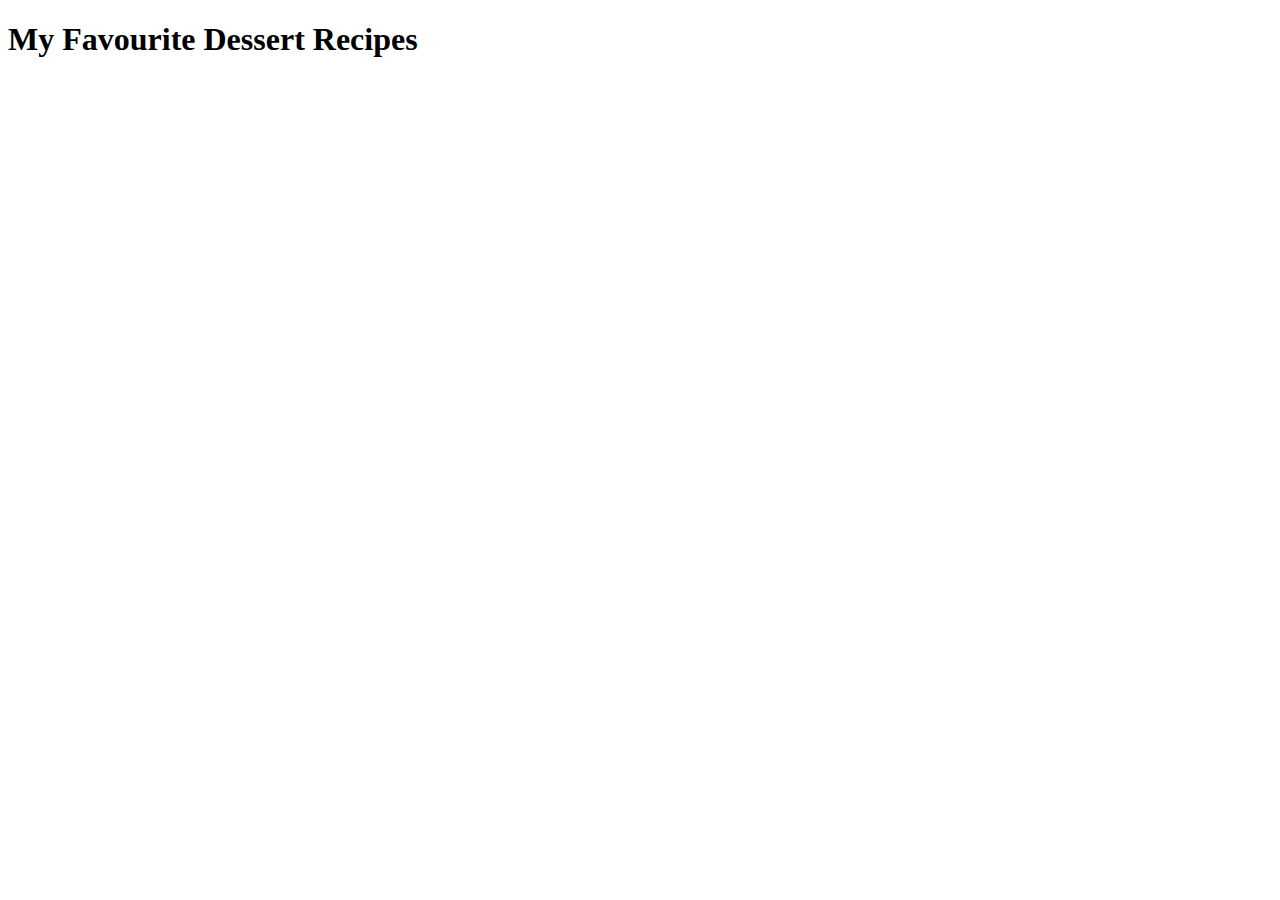
==== index.html @ 5075f1d5 "Added html files and assets" ====
<!DOCTYPE html>
<html lang="en">
  <head>
    <meta charset="UTF-8" />
    <meta name="viewport" content="width=device-width, initial-scale=1.0" />
    <title>Dessert Recipes</title>
  </head>
  <body>
    <div>
      <h1>My Favourite Dessert Recipes</h1>
    </div>
  </body>
</html>
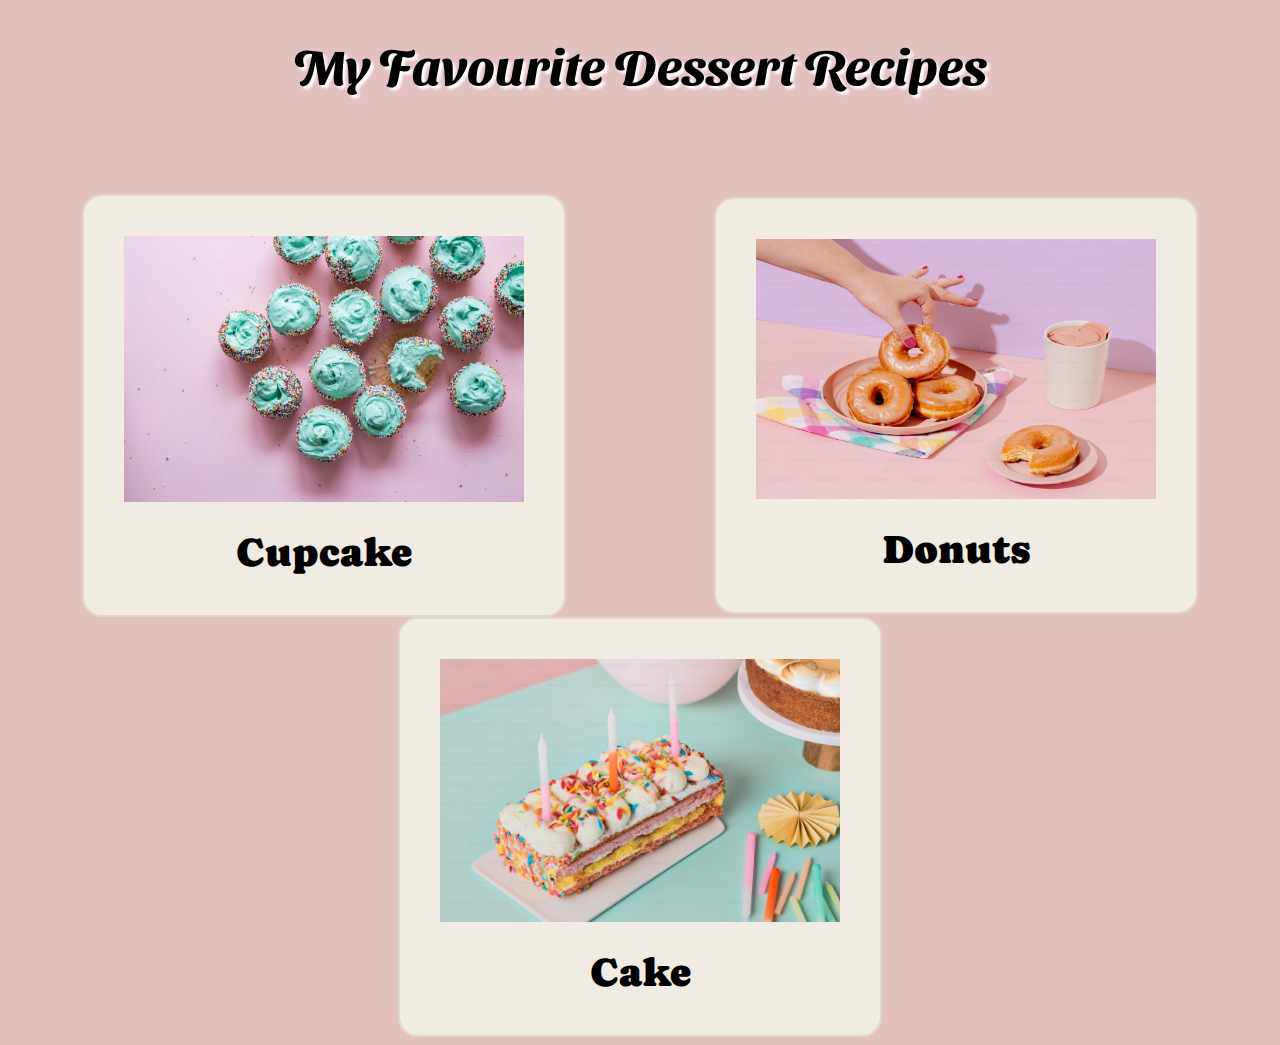
==== commit 8ba615fe: "Added basic syle and structure to home page" ====
--- a/index.html
+++ b/index.html
@@ -3,11 +3,38 @@
   <head>
     <meta charset="UTF-8" />
     <meta name="viewport" content="width=device-width, initial-scale=1.0" />
+    <link rel="stylesheet" href="style.css" />
+    <link rel="preconnect" href="https://fonts.googleapis.com" />
+    <link rel="preconnect" href="https://fonts.gstatic.com" crossorigin />
+    <link
+      href="https://fonts.googleapis.com/css2?family=Caprasimo&family=Kurale&family=Sansita+Swashed:wght@300..900&display=swap"
+      rel="stylesheet"
+    />
     <title>Dessert Recipes</title>
   </head>
   <body>
     <div>
-      <h1>My Favourite Dessert Recipes</h1>
+      <h1 class="title">My Favourite Dessert Recipes</h1>
+    </div>
+
+    <div class="recipe-container">
+      <div class="cupcake">
+        <img class="image" src="assets/cupcake.jpeg" alt="cupcake" />
+        <a href="recipes/cupcake.html">Cupcake</a>
+      </div>
+      <div class="donuts">
+        <img
+          class="image"
+          id="donut-image"
+          src="assets/donuts.jpeg"
+          alt="cupcake"
+        />
+        <a href="recipes/donuts.html">Donuts</a>
+      </div>
+      <div class="cake">
+        <img class="image" src="assets/cake.jpeg" alt="cupcake" />
+        <a href="recipes/cake.html">Cake</a>
+      </div>
     </div>
   </body>
 </html>
--- a/style.css
+++ b/style.css
@@ -0,0 +1,47 @@
+* {
+  background-color: #e4c1c1;
+}
+.title {
+  font-family: Sansita Swashed;
+  font-size: 50px;
+  text-align: center;
+  color: rgb(0, 0, 0);
+  text-shadow: 3px 3px 3px rgb(255, 255, 255);
+}
+.recipe-container {
+  display: flex;
+  justify-content: space-around;
+  align-items: center;
+  flex-wrap: wrap;
+  margin-top: 100px;
+}
+.cake,
+.cupcake,
+.donuts {
+  display: flex;
+  flex-direction: column;
+  justify-content: space-between;
+  align-items: center;
+  border: solid rgb(223, 218, 197) 2px;
+  border-radius: 20px;
+  background-color: rgb(240, 235, 227);
+  padding: 40px;
+}
+#donut-image {
+  width: 400px;
+  height: 260px;
+}
+
+.image {
+  width: 400px;
+  height: auto;
+}
+a {
+  font-size: 40px;
+  font-family: Caprasimo;
+  background-color: rgb(240, 235, 227);
+  text-decoration: none;
+  color: black;
+  font-weight: 10;
+  padding-top: 27px;
+}
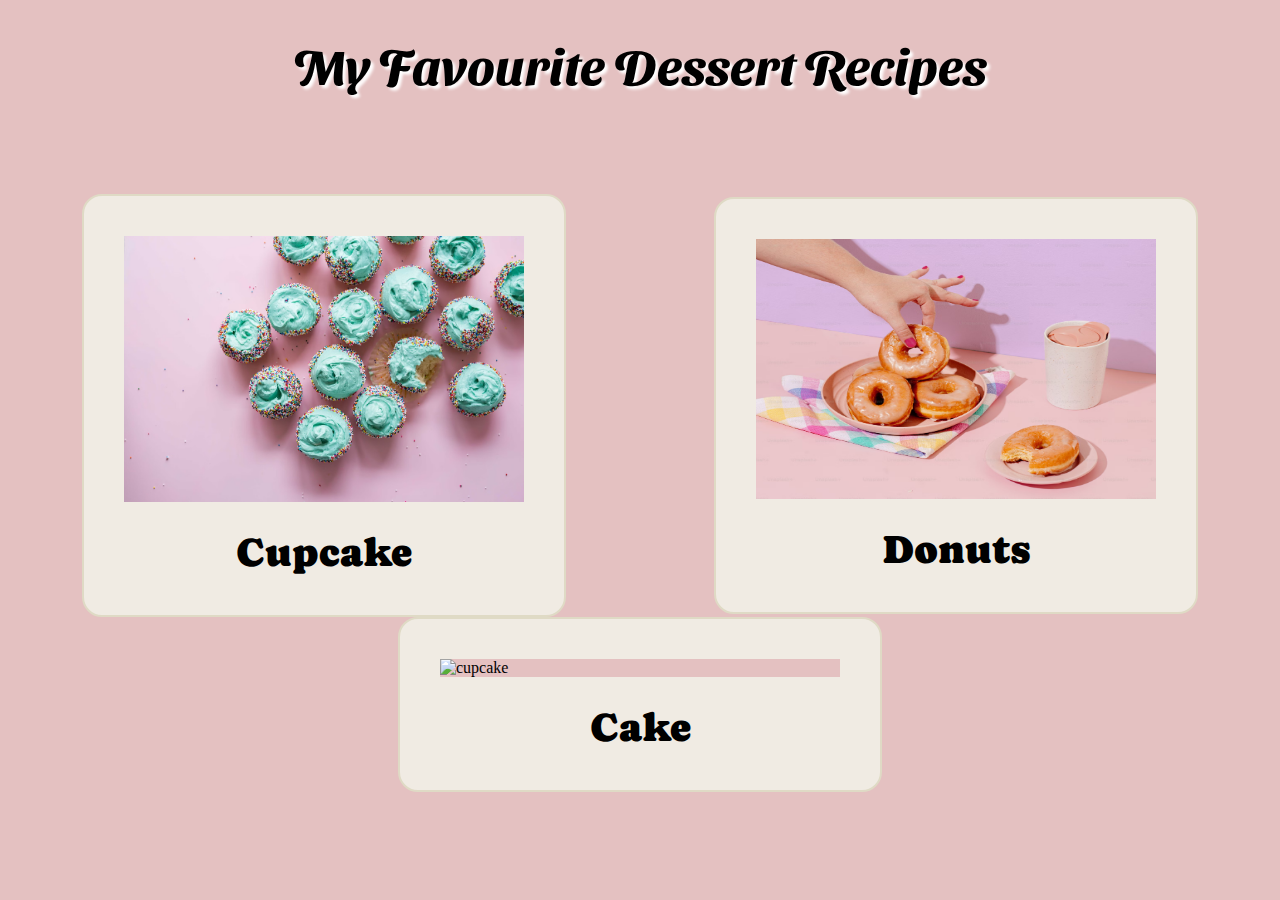
==== commit d2dfd105: "added html to the 3 links" ====
--- a/index.html
+++ b/index.html
@@ -32,7 +32,7 @@
         <a href="recipes/donuts.html">Donuts</a>
       </div>
       <div class="cake">
-        <img class="image" src="assets/cake.jpeg" alt="cupcake" />
+        <img class="image" src="assets/birthday-cake.jpeg" alt="cupcake" />
         <a href="recipes/cake.html">Cake</a>
       </div>
     </div>
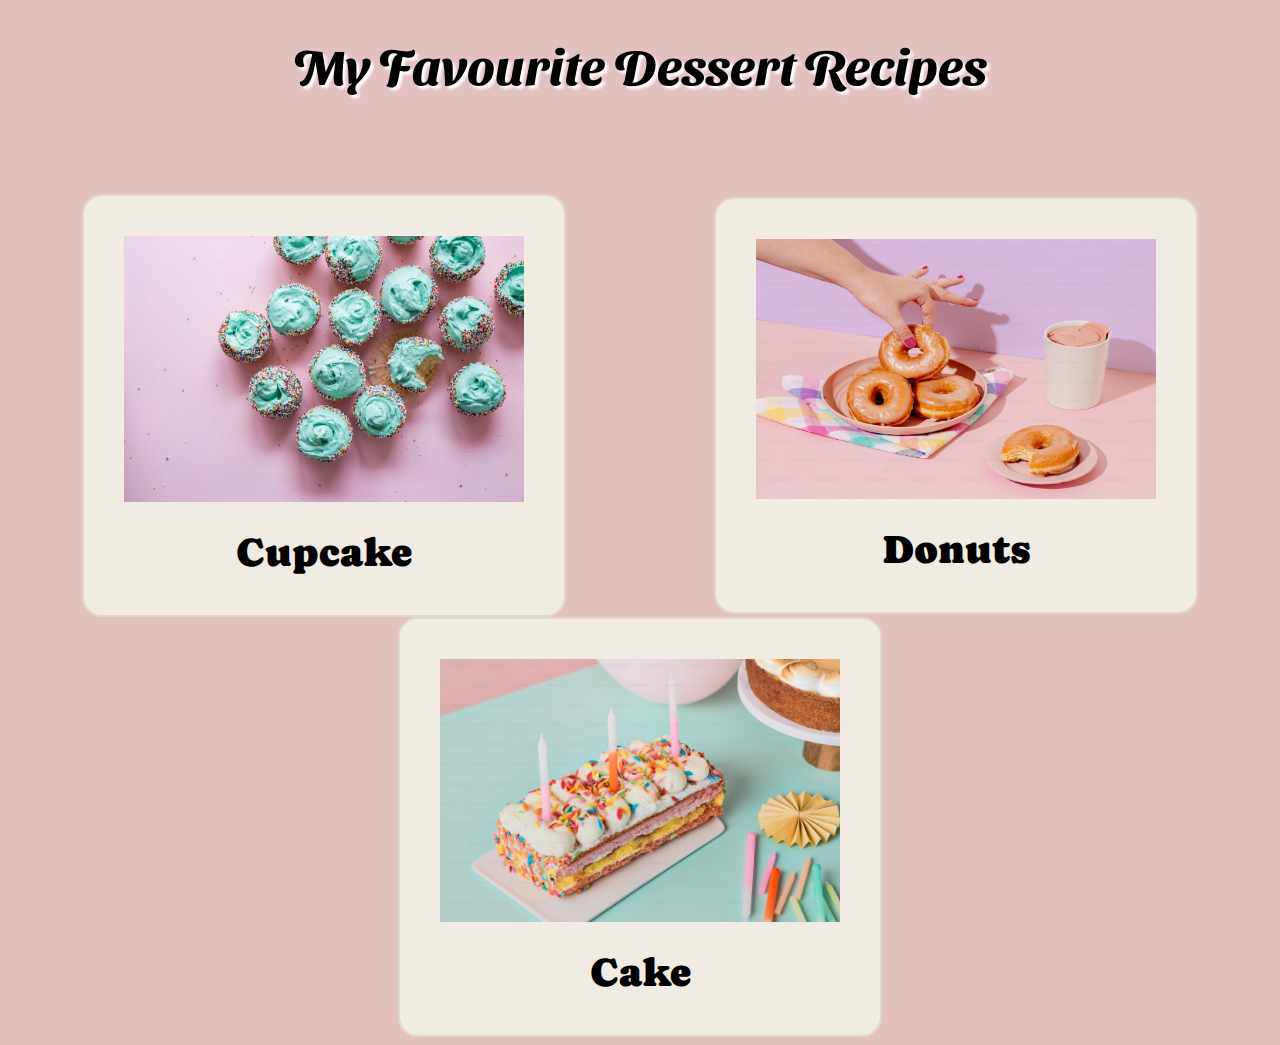
==== commit 85b2f9b1: "changed file names" ====
--- a/index.html
+++ b/index.html
@@ -32,8 +32,8 @@
         <a href="recipes/donuts.html">Donuts</a>
       </div>
       <div class="cake">
-        <img class="image" src="assets/birthday-cake.jpeg" alt="cupcake" />
-        <a href="recipes/cake.html">Cake</a>
+        <img class="image" src="assets/cake.jpeg" alt="cupcake" />
+        <a href="recipes/birthday-cake.html">Cake</a>
       </div>
     </div>
   </body>
